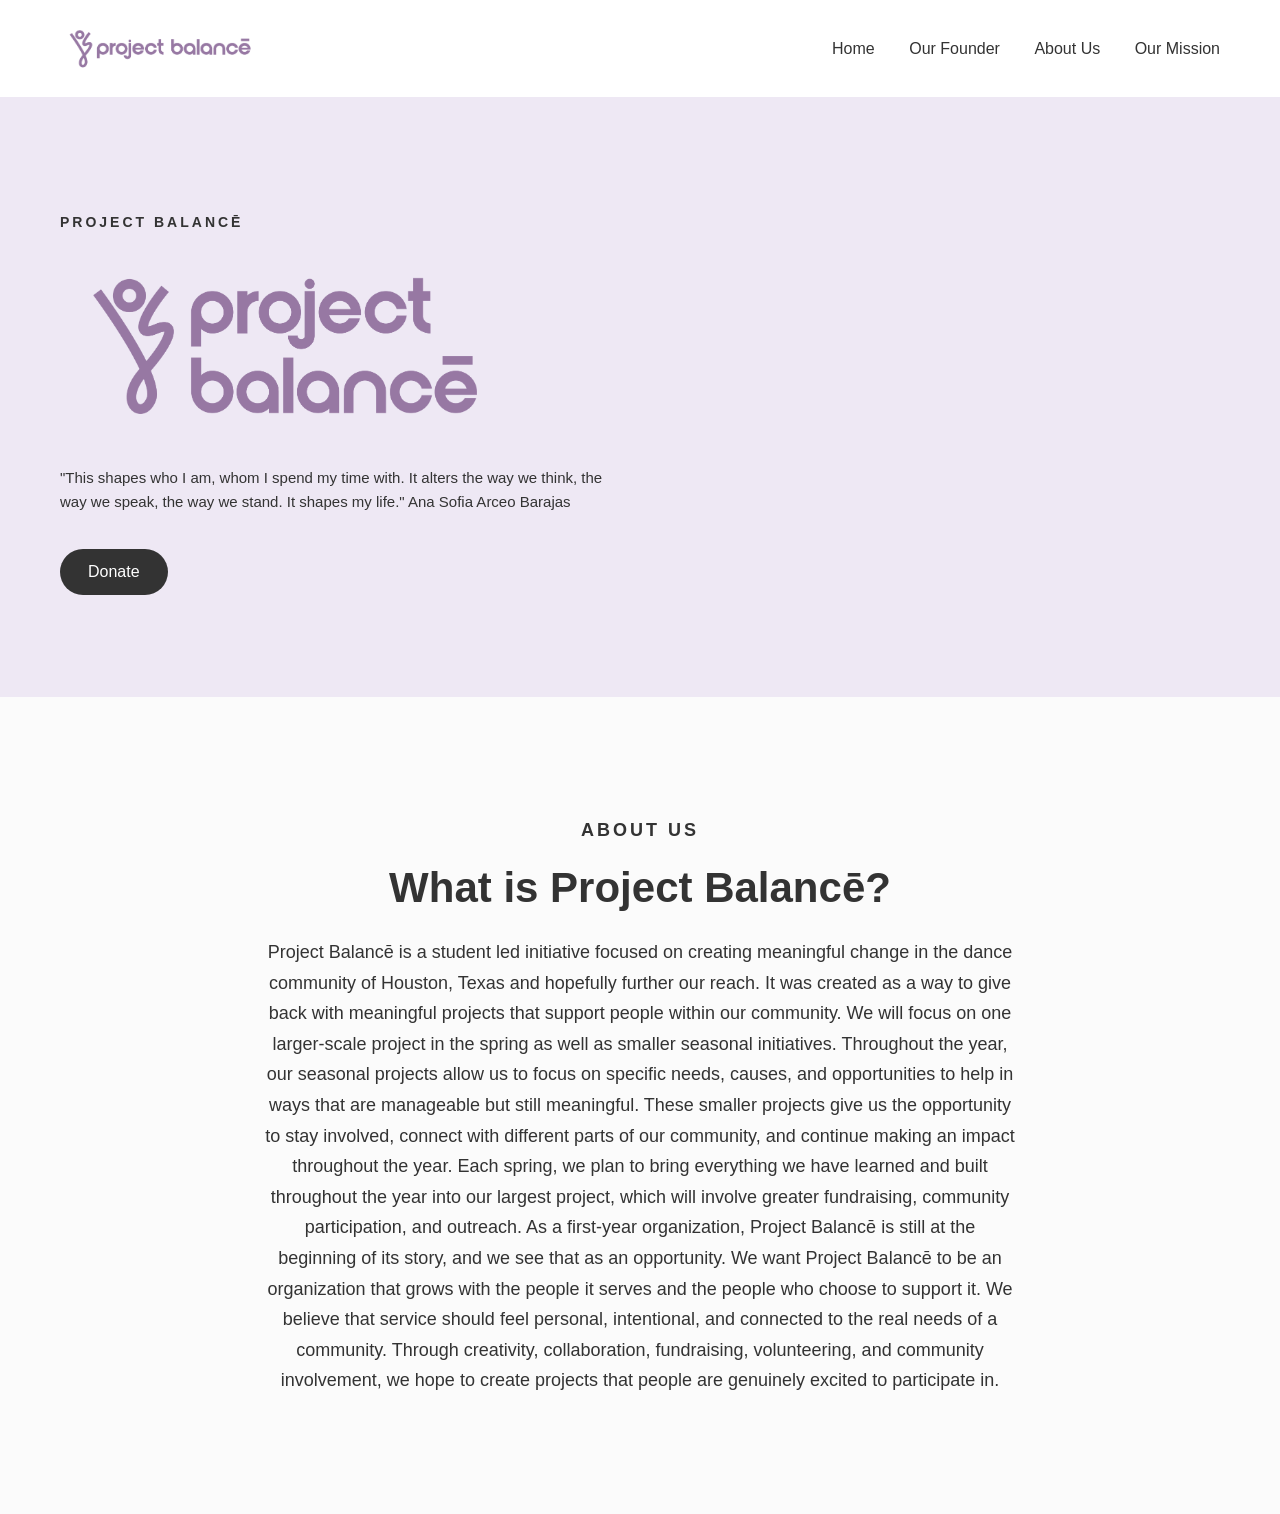
==== index.html @ 3325b194 "Add files via upload" ====
<!DOCTYPE html>
<html>
<head>
    <meta charset="UTF-8">
    <title>Project Balance</title>
    <link rel="stylesheet" href="style.css">
</head>

<body>

   <header>
    <div class="logo">
        <img src="logo.png" alt="Project Balancē logo">
    </div>

    <nav>
        <a href="#home">Home</a>
        <a href="founder.html">Our Founder</a>
        <a href="#about">About Us</a>
        <a href="mission.html">Our Mission</a>
    </nav>
</header>

<main id="home" class="hero">
    <div class="hero-content">
        <p class="small-title">PROJECT BALANCĒ</p>

        <img src="logo2.png" alt="Project Balancē logo">

        <p class="hero-text">
            "This shapes who I am, whom I spend my time with. It alters the way we think, the way we speak, the way we stand. It shapes my life." Ana Sofia Arceo Barajas
        </p>

        <a href="donate.html" class="button">Donate</a>
    </div>
</main>
<section id="about" class="about">
    <div class="about-content">
        <p class="small-title">ABOUT US</p>

        <h2>What is Project Balancē?</h2>

        <p>
            Project Balancē is a student led initiative focused on creating meaningful change in the dance community of Houston, Texas and hopefully further our reach. It was created as a way to give back with meaningful projects that support people within our community. We will focus on one larger-scale project in the spring as well as smaller seasonal initiatives. Throughout the year, our seasonal projects allow us to focus on specific needs, causes, and opportunities to help in ways that are manageable but still meaningful. These smaller projects give us the opportunity to stay involved, connect with different parts of our community, and continue making an impact throughout the year. Each spring, we plan to bring everything we have learned and built throughout the year into our largest project, which will involve greater fundraising, community participation, and outreach. As a first-year organization, Project Balancē is still at the beginning of its story, and we see that as an opportunity. We want Project Balancē to be an organization that grows with the people it serves and the people who choose to support it. We believe that service should feel personal, intentional, and connected to the real needs of a community. Through creativity, collaboration, fundraising, volunteering, and community involvement, we hope to create projects that people are genuinely excited to participate in. 
        </p>

    </div>
</section>

</body>
</html>
---- style.css ----
body {
    margin: 0;
    font-family: avenir, "avenir next", helvetica, Arial, sans-serif;
    background-color: #f8f6f1;
    color: #333333;
}
header {
    background-color: white;
    padding: 20px 60px;

    display: flex;
    justify-content: space-between;
    align-items: center;
}

header h1 {
    margin: 0;
    font-size: 28px;
}

nav a {
    color: #333333;
    text-decoration: none;
    margin-left: 30px;
    font-size: 16px;
}

nav a:hover {
    color: #8a6f9f;
}
.hero {
    min-height: 600px;
    display: flex;
    align-items: center;
    padding: 0 60px;
    background-color: #eee8f4;
}

.hero-content {
    max-width: 650px;
}

.small-title {
    font-size: 14px;
    letter-spacing: 3px;
    font-weight: bold;
}

.hero h2 {
    font-size: 20px;
    line-height: 1.1;
    margin: 15px 0 20px;
}

.hero-text {
    font-size: 15px;
    line-height: 1.6;
    max-width: 550px;
    margin-bottom: 35px;
}

.donate-prompt {
    margin: 0 0 12px;
    font-size: 16px;
    font-weight: bold;
}

.button {
    display: inline-block;
    background-color: #333333;
    color: white;
    text-decoration: none;
    padding: 14px 28px;
    border-radius: 30px;
}

.button:hover {
    background-color: #8a6f9f;
}

.mission-page {
    padding: 80px 60px;
    box-sizing: border-box;
}

.mission-intro {
    max-width: 820px;
    margin: 0 auto 48px;
    text-align: center;
}

.mission-intro h1 {
    font-size: clamp(2.4rem, 4vw, 4rem);
    margin: 12px 0 18px;
}

.mission-intro p:not(.small-title) {
    font-size: 18px;
    line-height: 1.7;
}

.mission-focus {
    display: grid;
    grid-template-columns: repeat(2, minmax(0, 1fr));
    gap: 32px;
    width: min(1200px, 100%);
    margin: 0 auto;
}

.mission-focus article {
    background-color: #fbfbfb;
    border: 1px solid #ddd2e7;
    border-radius: 12px;
    padding: 32px 28px;
    display: flex;
    flex-direction: column;
    min-height: 440px;
}

.mission-focus h2 {
    margin-top: 0;
    font-size: clamp(2rem, 3vw, 2.8rem);
}

.mission-focus p {
    font-size: 18px;
    line-height: 1.7;
    margin: 0;
}

@media (max-width: 720px) {
    .mission-page {
        padding: 60px 24px;
    }

    .mission-focus {
        grid-template-columns: 1fr;
    }
}

.about {
    padding: 100px 60px;
    background-color: #fbfbfb;
}

.about-content {
    max-width: 750px;
    margin: 0 auto;
    text-align: center;
}

.about h2 {
    font-size: 42px;
    margin: 15px 0 25px;
}

.about p {
    font-size: 18px;
    line-height: 1.7;
}
.logo img {
    width: 200px;
    height: auto;
    display: block;
}
.logo2 img {
    width: 450px;
    height: auto;
    display: block;
}
.hero-content img {
    width: 450px;
    height: auto;
}

.donate-page {
    min-height: calc(100vh - 101px);
    display: flex;
    align-items: center;
    justify-content: center;
    padding: 80px 60px;
    box-sizing: border-box;
    background-color: #eee8f4;
}

.donate-content {
    width: min(900px, 100%);
    text-align: center;
}

.donate-content h1 {
    font-size: 52px;
    margin: 15px 0;
}

.donate-text {
    font-size: 19px;
    line-height: 1.6;
    margin: 0 auto 40px;
}

.donation-options {
    display: grid;
    grid-template-columns: repeat(2, minmax(0, 1fr));
    gap: 24px;
    text-align: left;
}

.donation-option {
    padding: 30px;
    background-color: #fbfbfb;
    border: 1px solid #ddd2e7;
    border-radius: 8px;
}

.donation-option h2 {
    margin: 0 0 12px;
    font-size: 25px;
}

.founder {
    display: grid;
    grid-template-columns: 180px 1fr;
    gap: 32px;
    align-items: center;
    max-width: 700px;
    margin: 70px auto 0;
    text-align: left;
}

.founder-photo,
.founder-page-photo {
    display: grid;
    place-items: center;
    box-sizing: border-box;
    background-color: #eee8f4;
    border: 1px solid #ddd2e7;
    color: #755290;
    font-size: 13px;
    font-weight: bold;
    text-align: center;
}

.founder-photo {
    width: 180px;
    aspect-ratio: 1;
    padding: 20px;
}

.founder-info h3 {
    margin: 0 0 12px;
    font-size: 30px;
}

.founder-info p {
    margin-top: 0;
}

.founder-info .button {
    margin-top: 8px;
}

.founder-page {
    min-height: calc(100vh - 101px);
    display: flex;
    align-items: center;
    justify-content: center;
    padding: 80px 60px;
    box-sizing: border-box;
    background-color: #eee8f4;
}

.founder-page-content {
    display: grid;
    grid-template-columns: 340px minmax(0, 520px);
    gap: 55px;
    align-items: center;
    width: min(960px, 100%);
}

.founder-page-photo {
    width: 340px;
    height: auto;
    max-width: 100%;
    padding: 0;
    border: none;
    display: block;
}

.founder-page-info h1 {
    margin: 15px 0 22px;
    font-size: 52px;
}

.founder-page-info p:not(.small-title) {
    font-size: 18px;
    line-height: 1.7;
}

.founder-page-info .button {
    margin-top: 12px;
}

.donation-option p {
    min-height: 48px;
    line-height: 1.5;
}

.qr-placeholder {
    width: 180px;
    aspect-ratio: 1;
    display: grid;
    place-items: center;
    margin: 20px auto 0;
    background-color: white;
    border: 12px solid white;
    outline: 1px solid #d8cbe3;
    background-image: repeating-linear-gradient(45deg, #333 0 5px, transparent 5px 10px);
    color: white;
    text-align: center;
}

.qr-placeholder span {
    padding: 7px;
    background-color: #755290;
    font-size: 11px;
    font-weight: bold;
    letter-spacing: 1px;
}

.mission-page {
    min-height: calc(100vh - 101px);
    padding: 90px 60px;
    box-sizing: border-box;
    background-color: #eee8f4;
    text-align: center;
}

.mission-intro {
    max-width: 760px;
    margin: 0 auto;
}

.mission-intro h1 {
    margin: 18px 0 24px;
    font-size: 46px;
    line-height: 1.15;
}

.mission-intro > p:last-child {
    font-size: 19px;
    line-height: 1.7;
}

.mission-focus {
    display: grid;
    grid-template-columns: 1fr;
    gap: 28px;
    width: min(900px, 100%);
    margin: 55px auto 40px;
    text-align: left;
}

.mission-focus article {
    padding: 30px 28px;
    background-color: #fbfbfb;
    border: 1px solid #ddd2e7;
    border-radius: 12px;
    min-height: 0;
}

.mission-focus h2 {
    margin: 0 0 12px;
    font-size: 28px;
}

.mission-focus p {
    margin: 0;
    line-height: 1.7;
    font-size: 18px;
}

.about {
    padding: 100px 60px;
    background-color: #fbfbfb;
}

@media (max-width: 700px) {
    header {
        padding: 20px;
        flex-direction: column;
        gap: 20px;
    }

    nav a {
        margin: 0 8px;
    }

    .donate-page {
        padding: 60px 20px;
    }

    .donate-content h1 {
        font-size: 40px;
    }

    .donation-options {
        grid-template-columns: 1fr;
    }

    .mission-page {
        padding: 60px 20px;
    }

    .mission-intro h1 {
        font-size: 36px;
    }

    .mission-focus {
        display: grid;
        grid-template-columns: 1fr;
        margin-top: 40px;
    }

    .mission-focus article {
        flex: none;
    }

    .founder {
        grid-template-columns: 1fr;
        gap: 24px;
        text-align: center;
    }

    .founder-photo {
        margin: 0 auto;
    }

    .founder-page {
        padding: 60px 20px;
    }

    .founder-page-content {
        grid-template-columns: 1fr;
        gap: 30px;
        text-align: center;
    }

    .founder-page-photo {
        width: min(340px, 100%);
        height: auto;
        margin: 0 auto;
    }

    .founder-page-info h1 {
        font-size: 40px;
    }
}
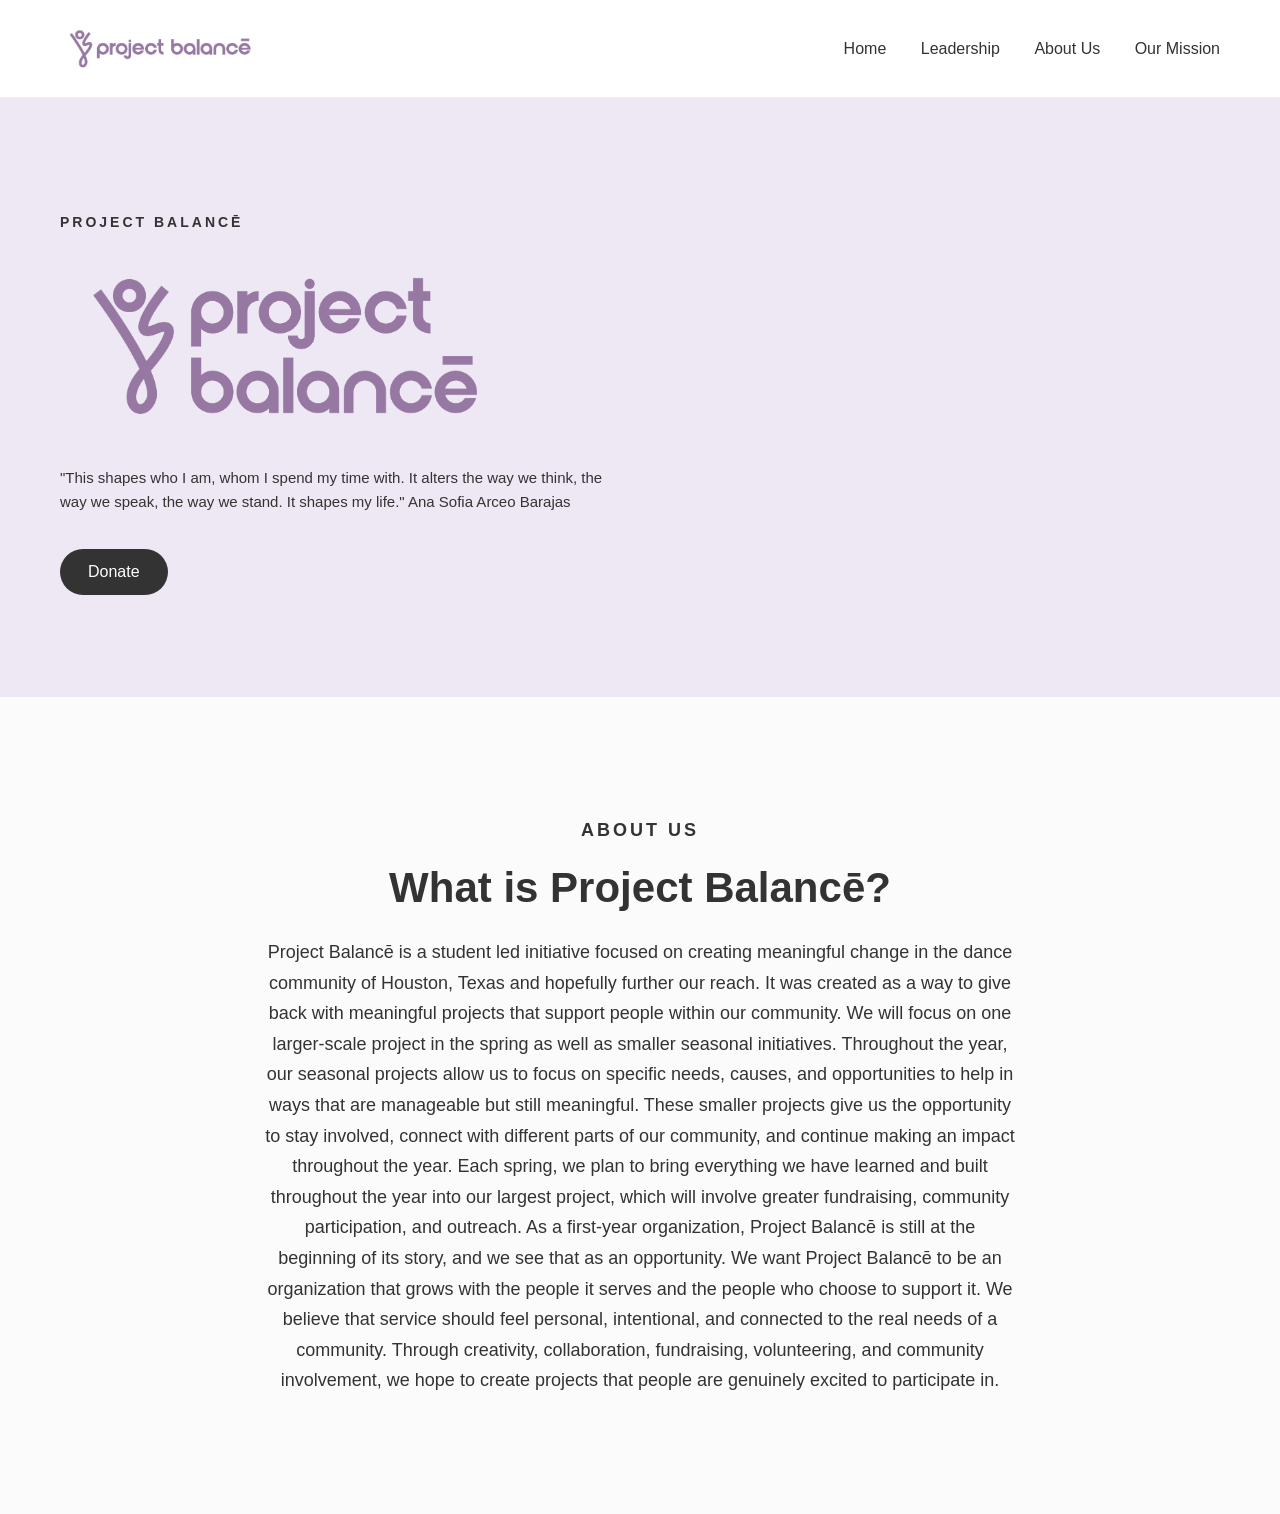
==== commit 4b86d328: "Update Project Balance website" ====
--- a/index.html
+++ b/index.html
@@ -15,7 +15,7 @@
 
     <nav>
         <a href="#home">Home</a>
-        <a href="founder.html">Our Founder</a>
+        <a href="leadership.html">Leadership</a>
         <a href="#about">About Us</a>
         <a href="mission.html">Our Mission</a>
     </nav>
--- a/style.css
+++ b/style.css
@@ -292,13 +292,53 @@
     font-size: 52px;
 }
 
-.founder-page-info p:not(.small-title) {
+.role-label {
+    margin: 0;
+    font-size: 16px;
+    font-weight: 700;
+    letter-spacing: 1px;
+    text-transform: uppercase;
+    color: #755290;
+}
+
+.founder-page-info p:not(.small-title):not(.role-label) {
     font-size: 18px;
     line-height: 1.7;
 }
 
 .founder-page-info .button {
     margin-top: 12px;
+}
+
+.leadership-roster {
+    margin-top: 28px;
+    display: grid;
+    grid-template-columns: repeat(3, minmax(0, 1fr));
+    gap: 18px;
+}
+
+.leadership-role {
+    background-color: rgba(255, 255, 255, 0.5);
+    border: 1px solid #ddd2e7;
+    border-radius: 12px;
+    padding: 20px 18px;
+}
+
+.leadership-role h2 {
+    margin: 0 0 10px;
+    font-size: 22px;
+}
+
+.leadership-role p {
+    margin: 0;
+    font-size: 16px;
+    line-height: 1.5;
+}
+
+@media (max-width: 720px) {
+    .leadership-roster {
+        grid-template-columns: 1fr;
+    }
 }
 
 .donation-option p {
